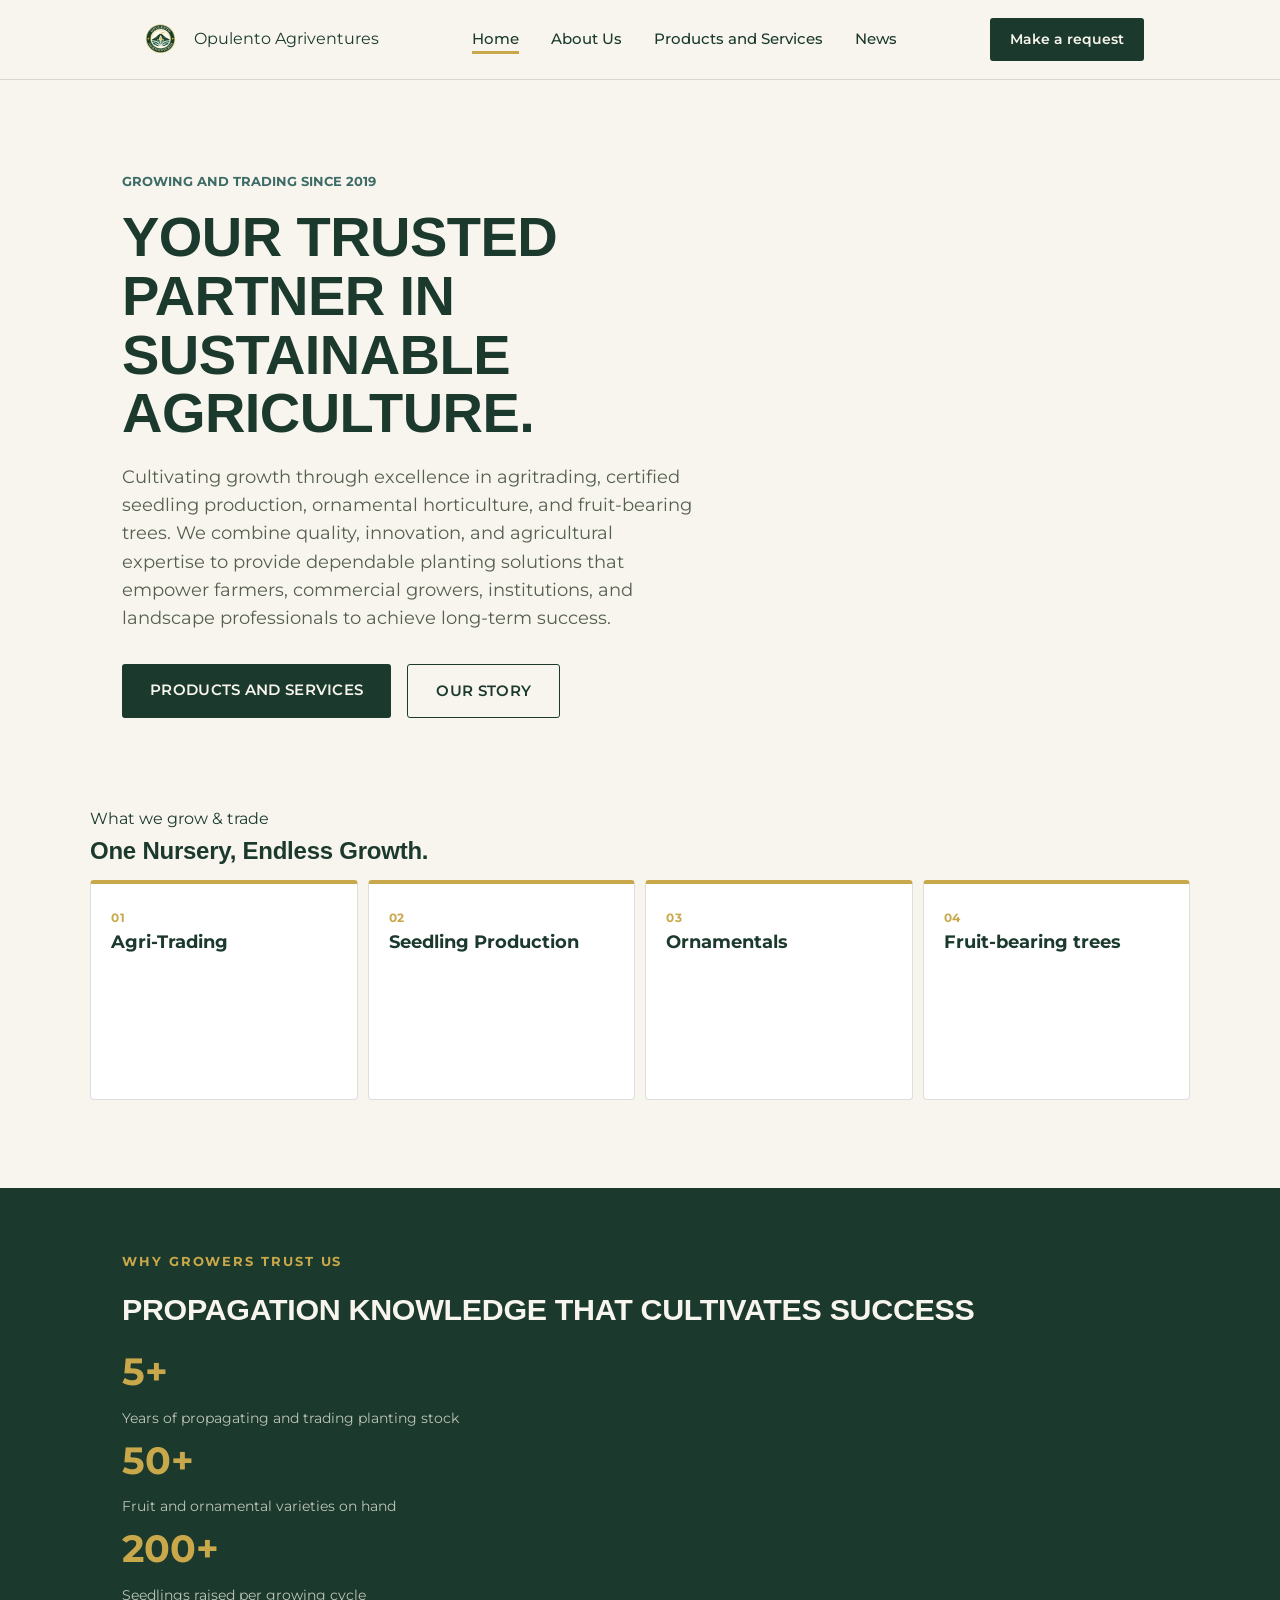
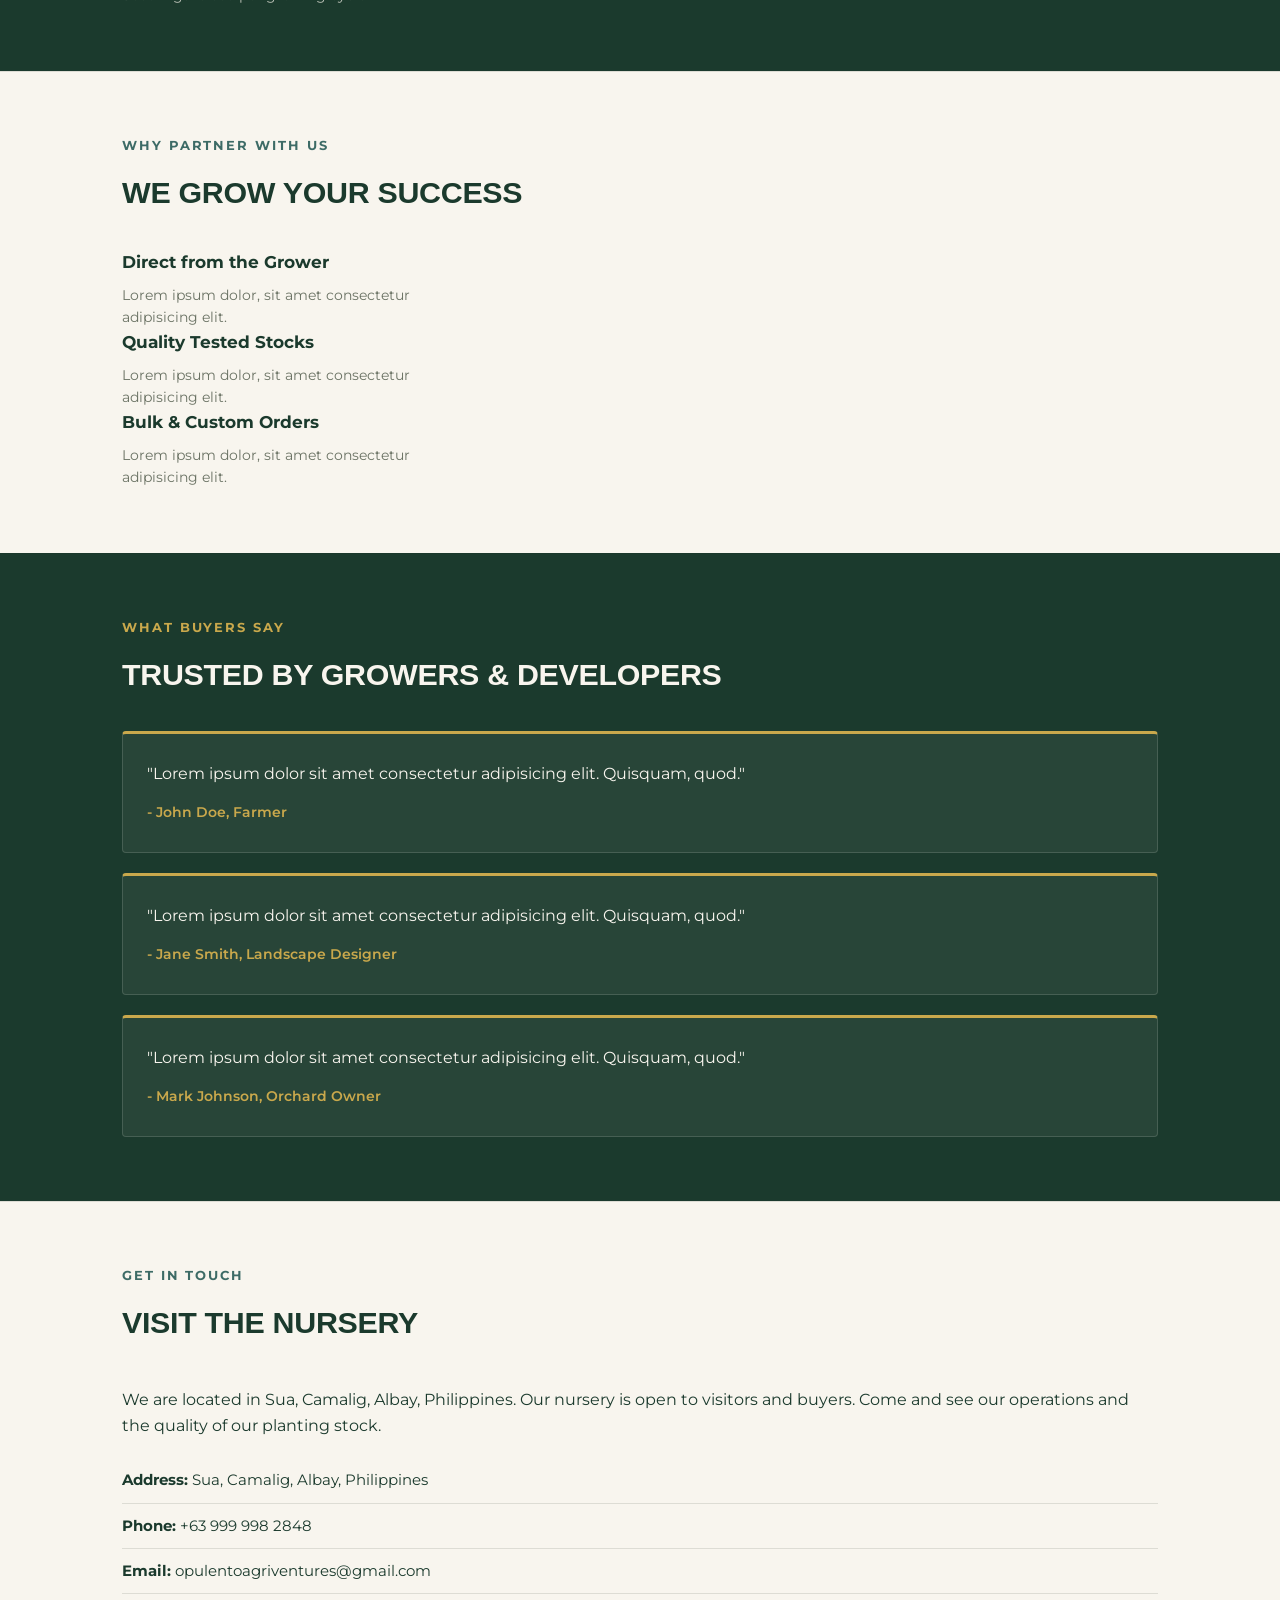
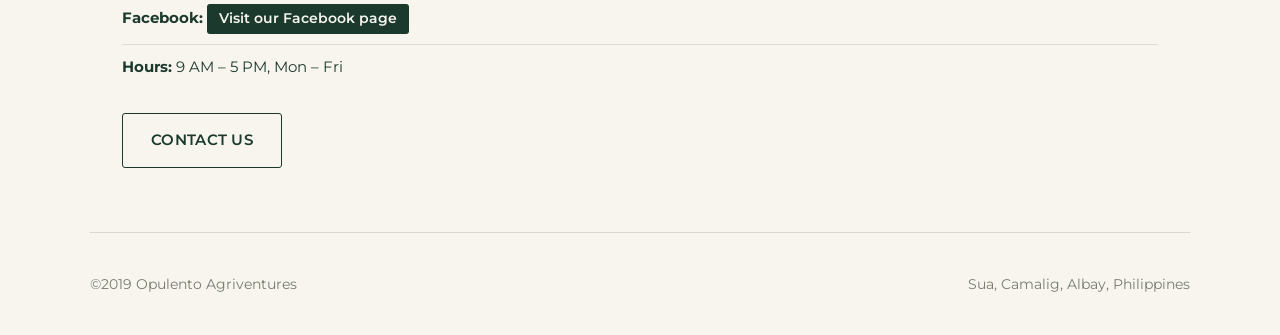
==== index.html @ 76fffb14 "Add files via upload" ====
<!doctype html>
<html lang="en">
  <head>
    <meta charset="UTF-8" />
    <meta name="viewport" content="width=device-width, initial-scale=1.0" />
    <title>Opulento Agriventures</title>
    <link rel="preconnect" href="https://fonts.googleapis.com" />
    <link rel="preconnect" href="https://fonts.gstatic.com" crossorigin />
    <link
      href="https://fonts.googleapis.com/css2?family=Montserrat:wght@400;500;600;700&display=swap"
      rel="stylesheet"
    />
    <link rel="stylesheet" href="stylesheet.css">
  </head>
  <body>
    <header class="site-header">
      <nav class="wrap nav">
        <a href="Index.html" class="logo"><img src="Assets/logo.jpg" alt="" height="32"> Opulento Agriventures</a>


        <ul class="nav-links">
          <li><a href="index.html" class="active">Home</a></li>
          <li><a href="about.html">About Us</a></li>
          <li><a href="prodandservice.html">Products and Services</a></li>
          <li><a href="news.html">News</a></li>
        </ul>
        <a href="prodandservice.html" class="nav-cta"> Make a request</a>
      </nav>
    </header>
    <main>
      <section class="hero">
        <div class="wrap">
        <span class="eyebrow"> Growing and trading since 2019</span>
        <h1>Your trusted partner in sustainable agriculture.</h1>
        <p>
          Cultivating growth through excellence in agritrading, certified seedling production, ornamental horticulture, and fruit-bearing trees. We combine quality, innovation, and agricultural expertise to provide dependable planting solutions that empower farmers, commercial growers, institutions, and landscape professionals to achieve long-term success.
        </p>
        <div class="hero-actions">
          <a href="prodandservice.html" class="btn">Products and Services</a>
          <a href="about.html" class="btn btn-outline">Our story</a>
          </div>
        </div>

      </section>
      <section class="category-section wrap">
        <span class="kicker">What we grow &amp; trade</span>
        <h2>One Nursery, Endless Growth.</h2>

  <div class="category-strip">
  <div class="category-card">
    <img src="Assets/icon-logo.jpg" alt="" class="category-card-img">
    <div class="num">01</div>
    <div class="name" style="letter-spacing: 0;">Agri-Trading</div>
    <div class="card-hover-content">
      <img src="Assets/logo.jpg" alt="Agri-trading operations" class="card-hover-img">
      <div class="desc">Sourcing and moving planting material between growers, nurseries, and large-scale buyers.</div>
    </div>
  </div>

  <div class="category-card">
    <img src="Assets/icon-logo.jpg" alt="" class="category-card-img">
    <div class="num">02</div>
    <div class="name" style="letter-spacing: 0;">Seedling Production</div>
    <div class="card-hover-content">
      <img src="Assets/logo.jpg" alt="Seedling production house" class="card-hover-img">
      <div class="desc">Vegetable and tree seedlings raised in our own germination houses, sold by the tray or in bulk.</div>
    </div>
  </div>

  <div class="category-card">
    <img src="Assets/icon-logo.jpg" alt="" class="category-card-img">
    <div class="num">03</div>
    <div class="name" style="letter-spacing: 0;">Ornamentals</div>
    <div class="card-hover-content">
      <img src="Assets/logo.jpg" alt="Ornamental plants" class="card-hover-img">
      <div class="desc">Flowering shrubs, foliage plants, and landscaping stock for homes, parks, and developments.</div>
    </div>
  </div>

  <div class="category-card">
    <img src="Assets/icon-logo.jpg" alt="" class="category-card-img">
    <div class="num">04</div>
    <div class="name" style="letter-spacing: 0;">Fruit-bearing trees</div>
    <div class="card-hover-content">
      <img src="Assets/logo.jpg" alt="Grafted fruit trees" class="card-hover-img">
      <div class="desc">Grafted Cacao and other fruiting varieties ready for orchard planting.</div>
    </div>
  </div>
</div>
      </section>

      <section class="section dark">
        <div class="wrap">
            <span class="kicker">Why Growers Trust Us  </span>
            <h2 style"color: var(--color5)>Propagation Knowledge That Cultivates Success</h2>
            <div class="stat-row">
                <div class="stat">
                    <div class="figure">5+</div>
                        <div class="label">Years of propagating and trading planting stock</div>
                        <div class="stat">
                            <div class="figure">50+</div>
                            <div class="label">Fruit and ornamental varieties on hand</div>
                            <div class="stat">
                                <div class="figure">200+</div>
                                <div class="label">Seedlings raised per growing cycle</div>
                            </div>
                        </div>
                </div>
            </div>
        </div>
      </section>

      <section class="section">
        <div class="wrap">
          <span class="kicker">Why Partner With Us</span>
          <h2>We Grow Your Success</h2>
          <div class="values-grid">
            
            <div class="value-grid">
              <div class ="value-card">
                <div class="name">Direct from the Grower</div>
                <div class="desc">Lorem ipsum dolor, sit amet consectetur adipisicing elit.</div>

                <div class="value-card">
                  <div class=" name"> Quality Tested Stocks</div>
                  <div class="desc">Lorem ipsum dolor, sit amet consectetur adipisicing elit.</div>

                  <div class="value-card">
                    <div class="name">Bulk &amp; Custom Orders </div>
                    <div class="desc">Lorem ipsum dolor, sit amet consectetur adipisicing elit.</div>
                </div>
              </div>


            </div>
          </div>
        </div>

      </section>

      <section class="section dark">
        <div class="wrap">
          <span class="kicker">What Buyers Say</span>
          <h2>Trusted By Growers &amp; Developers</h2>

          <div class="testimonial-grid">
            <div class="testimonial-card">
              <div class="quote">"Lorem ipsum dolor sit amet consectetur adipisicing elit. Quisquam, quod."</div>
              <div class="author">- John Doe, Farmer</div>
              </div>

              <div class="testimonial-card">
                <div class="quote">"Lorem ipsum dolor sit amet consectetur adipisicing elit. Quisquam, quod."</div>
                <div class="author">- Jane Smith, Landscape Designer</div>
                </div>

                <div class="testimonial-card">
                  <div class="quote">"Lorem ipsum dolor sit amet consectetur adipisicing elit. Quisquam, quod."</div>
                  <div class="author">- Mark Johnson, Orchard Owner</div> 
                </div>

          </div>
        </div>
      </section>
                <section class="section" id="contact">
            <div class="wrap">
              <span class="kicker">Get In Touch</span>
              <h2>Visit the Nursery</h2>
              <div class="contact-inner" style="display:flex; align-items:center; justify-content:space-between; gap:24px; flex-wrap:wrap; margin-top:24px;">
                <div>
                  <p>We are located in Sua, Camalig, Albay, Philippines. Our nursery is open to visitors and buyers. Come and see our operations and the quality of our planting stock.</p>
                  <ul class="contact-list">
                    <li><strong>Address:</strong> Sua, Camalig, Albay, Philippines</li>
                    <li><strong>Phone:</strong> +63 999 998 2848</li>
                    <li><strong>Email:</strong> opulentoagriventures@gmail.com</li>
                    <li><strong>Facebook:</strong> <a href="https://www.facebook.com/profile.php?id=100064306950446" target="_blank" class="social-link">Visit our Facebook page</a></li>
                    <li><strong>Hours:</strong> 9 AM – 5 PM, Mon – Fri</li>
                  </ul>
                </div>
                <a href="about.html" class="btn btn-outline">Contact Us</a>
              </div>
            </div>
          </section>
    </main>
    <footer class="site-footer wrap">

      <span>©2019 Opulento Agriventures  </span>
      <span> Sua, Camalig, Albay, Philippines</span>
    </footer>
  </body>
</html>
---- stylesheet.css ----
:root{
    --color1: #1B3A2D;
    --color2: #F8F5EE;
    --color3: #C9A84C;  
    --color4: #3D6B66;
    --color5: #FFFFFF;
}

* {box-sizing: border-box;}

html{scroll-behavior: smooth;}

body {
    margin: 0;
    background: var(--color2);
    color: var(--color1);
    font-family: 'Montserrat', sans-serif;
    font-size: 16px;
    line-height: 1.6;
}

h1, h2, h3 {
    font-family:'Archivo', 'Inter', sans-serif;
    font-weight: 700;
    letter-spacing: -0.01em;
    margin: 0;
}

a {color: inherit; text-decoration: none;}

a .btn, a.nav-cta {
    display: inline-block;
    background: var(--color1);
}

img {max-width: 100%; display: block;}

.wrap {
    max-width: 1100px;
    margin: 0% auto;
    padding:0 32px;
}
/*nav*/
.site-header{
    position: sticky;
    top: 0;
    z-index: 10;
    background: var(--color2);
    border-bottom: 1px solid rgba(31, 45, 26, 0.15);
}

.nav {
    display: flex;
    align-items: center;
    justify-content: space-around;
    padding: 18px 0;
}

.logo {
    display: flex;
    align-items: center;
    gap: 10px;
}

.logoimg {
    height: 70px;
    width: auto;
}

.logospan{ color: var(--color3);}

.nav-links{
    display: flex;
    gap: 32px;
    list-style: none;
    margin: 0;
    padding: 0;
    font-size: 0.95em;
    font-weight: 500;
}

.nav-links a {
    position: relative;
    padding-bottom: 4px;
    transition: color 0.14s ease;
}
.nav-links a::after {
    content: "";
    position: absolute;
    left: 0; right: 0; bottom: -2px;
    height: 3px;
    background-color: var(--color3);
    transform: scaleX(0);
    transform-origin: left;
    transition: transform 0.25s ease;
}
.nav-links a:hover::after {color: var(--color3);}

.nav-links a:hover::after,
.nav-links a.active::after {transform: scaleX(1);}   

.nav-links a:focus-visible, a:focus-visible, button:focus-visible {
    outline: 2px solid var(--color3);
    outline-offset: 3px;
    border-radius: 2px;
} 

.nav-links a.active::after{
    content: "";
    position: absolute;
    left: 0; right: 0; bottom: -2px;
    height: 3px;
    background-color: var(--color3);
}

.nav-cta {
    padding: 10px 20px;
    background: var(--color1);
    color: var(--color2);
    border-radius: 3px;
    font-size: 0.88rem;
    font-weight: 600;
}

.nav-cta:hover {background: var(--color3);}

/*Hero*/

.hero {
    padding: 88px 0 64px;
}

.hero h1{
    font-size: clamp(2.4rem, 5vw, 3.5rem);
    line-height: 1.05;
    max-width: 16ch;
    text-transform: uppercase;
}

.hero p {
    max-width:48ch;
    margin-top: 20px;
    font-size:1.1rem;
    color: rgba(31, 45, 26, 0.75);
}

.eyebrow{
    display: inline-block;
    font-size: 0.8rem;
    letter-spacing: 0.14;
    text-transform: uppercase;
    color: var(--color4);
    margin-bottom: 16px;
    font-weight: 700;
}

.hero-actions {
    display: flex;
    gap: 16px;
    flex-wrap: wrap;
    margin-top:  32px; ;
}

.btn {
    display: inline-block;
    padding: 14px 28px;
    background: var(--color1);
    color: var(--color2);
    border-radius: 3px;
    font-size: 0.95rem;
    font-weight: 600;
    text-transform: uppercase;
    letter-spacing: 0.02em;
    transition: transform 0.15s ease, background 0.15s ease;
}

.btn:hover {background: var(--color3);transform: translateY(-1px);}

.btn-outline{
    background: transparent;
    border: 1.5px solid var(--color1);
    color: var(--color1);
}

.btn-outline:hover {background: var(--color1); color: var(--color2);}

/*Category Strip*/

.category-section{
    padding: 24px 0 88px;
}

.category-strip {
    display: grid;
    grid-template-columns: repeat(4, 1fr);
    gap: 10px;
    margin-top: 10px;
    align-items: start;
    
}
.category-card{
    background: var(--color5);
    border: 1px solid rgba(31, 45, 26, 0.15);
    border-radius: 4px;
    padding: 24px 20px;
    border-top: 4px solid var(--color3);
    cursor: pointer;
    transition: transform 0.25s ease, box-shadow 0.25s ease;
    position: relative;
    z-index: 1;
    margin: 0;
    box-sizing: border-box;
    min-height: 220px;
    display: flex;
    flex-direction: column;
    justify-content: flex-start;
}

.category-card:hover{
    transform: scale(1.12);
    box-shadow: 0 12px 28px rgba(0, 0, 0, 0.15);
    z-index: 5;
}

.card-hover-content{
    max-height: 0;
    overflow: hidden;
    opacity: 0;
    transition: max-height 0.3s ease, opacity 0.25s ease 0.25s;
}

.category-card:hover .card-hover-content{
    max-height: 300px;
    opacity: 1;
    margin-top: 12px;
}
.card-hover-img {
    width: 100%;
    height: 100px;
    object-fit: cover;
    border-radius: 4px;
    margin-bottom: 10px;
}
.category-card .num{
    font-family: 'Montserrat', sans-serif;
    font-size: 0.75rem;
    font-weight: 700;
    color: var(--color3);
    letter-spacing: 0.05em;
}

.category-card .name{
    font-family: 'Montserrat', sans-serif;
    font-size: 1.1rem;
    font-weight: 700;
    color: var(--color1);
    letter-spacing: 0.01em;
}

.category-card .desc{
    font-size: 0.88rem;
    color: rgba(31, 45, 26, 0.65);
    margin-top: 8px;
    
}
/*generic section*/
.section {
    padding: 64px 0;
}

.section + .section {
    border-top: 1px solid rgba(31, 45, 26, 0.12);
}

.section.dark{
    background: var(--color1);
    color: var(--color2);
}

.section.dark .kicker {color:var(--color3) }

.section h2{
    font-size: 1.9rem;
    margin-bottom: 8px;
    text-transform: uppercase;
}

.section .kicker{
    font-size: 0.8rem;
    letter-spacing: 0.12rem;
    font-weight: 700;
    text-transform: uppercase;
    color: var(--color4);
    margin-bottom: 12px;
    display: block;
}

/*STATS ROW*/
.stats-row {
    display: grid;
    grid-template-columns: repeat(3, 1fr);
    gap: 24px;
    margin-top: 32px;
}

.stat .figure {
    font-family: 'Montserrat', sans-serif;
    font-size: 2.4rem;
    font-weight: 700;
    color: var(--color3);
}

.stat .label {
    font-family: 'Montserrat', sans-serif;
    font-size: 0.9rem;
    color: rgba(244, 241, 232, 0.75);
    margin-top: 4px;

}
/*product*/

.product-grid{
    display: grid;
    grid-template-columns: 1fr;
    gap: 0;
    margin-top: 32px;
    border-top: 1px solid rgba(31, 45, 26, 0.15);
}

.product-row{
    display: grid;
    grid-template-columns: 2fr 1fr 1fr auto;
    gap: 16px;
    align-items: baseline;
    padding: 22px 0;
    border-bottom: 1px solid rgba(31, 45, 26, 0.15);

}
.product-row .name{
    font-family: 'Montserrat', sans-serif;
    font-size: 1.15rem;
    font-weight: 700;
}

.product-row .desc {
    grid-column: 1;
    font-size: 0.9rem;
    color: rgba(31, 45, 26, 0.65);
    margin-top: 4px; 
}

.product-row .avail{
    font-weight: 600;
    text-align: right;
    white-space: nowrap;
    font-size: 0.9rem;
}

.product-row .avail.in-stock{ color: var(--color2);}
.product-row .avail.lead-time {color: var(--color3)}

/*About page*/
.about-grid {
    display: grid;
    grid-template-columns: 1fr 1fr;
    gap: 48px;
    align-items: start;
    margin-top: 40px;
}

.timeline {
    list-style: none;
    margin: 0;
    padding: 0;
}

.timeline li{
    display:grid;
    grid-template-columns: 64px 1fr;
    gap: 16px;
    padding : 16px 0;
    border-top: 1px solid rgba(31, 45, 26, 0.15);


}
.timeline li:first-child {border-top: none;}

.timeline .year {
    font-weight: 700;
    color: var(--color3);
    font-family: 'Montserrat', sans-serif;
}

.values-grid {
    display: grid;
    grid-template-columns: repeat(3, 1fr);
    gap: 20px;
    margin-top: 32px;
}

.value-card .name {
    font-family: 'Montserrat', sans-serif;
    font-weight: 700;
    font-size:1.05rem ;
}

.value-card .desc {
    font-size: 0.88rem;
    color: rgba(31, 45, 26, 0.65);
    margin-top: 8px;
}

/*FOOTER*/

.site-footer {
    border-top: 1px solid rgba(31, 45, 26, 0.15);
    padding: 40px 0;
    font-size: 0.88rem;
    color: rgba(31, 45, 26, 0.6);
    display: flex;
    justify-content: space-between;
    flex-wrap: wrap;
    gap: 12px;
}
/* Testimonials */
.testimonial-grid {
    display: grid;
    grid-template-columns:1fr;
    gap: 20px;
    margin-top: 32px;
}
 
.testimonial-card {
    background: rgba(248, 245, 238, 0.06);
    border: 1px solid rgba(248, 245, 238, 0.15);
    border-radius: 4px;
    padding: 28px 24px;
    border-top: 3px solid var(--color3);
}
 
.testimonial-card .quote {
    font-size: 0.98rem;
    line-height: 1.55;
    color: var(--color2);
}
 
.testimonial-card .author {
    margin-top: 16px;
    font-size: 0.85rem;
    font-weight: 600;
    color: var(--color3);
}
 
/* CTA Banner */
.cta-banner {
    background: var(--color4);
    color: var(--color5);
    padding: 56px 0;
}
 
.cta-banner-inner {
    display: flex;
    align-items: center;
    justify-content: space-between;
    flex-wrap: wrap;
    gap: 24px;
}
 
.cta-banner h2 { color: var(--color5); }
 
.cta-banner p {
    margin-top: 8px;
    max-width: 46ch;
    color: rgba(255, 255, 255, 0.85);
}
 
.btn-outline-light {
    background: transparent;
    border: 1.5px solid var(--color5);
    color: var(--color5);
}
 
.btn-outline-light:hover {
    background: var(--color5);
    color: var(--color1);
}
 
/* Contact / Visit Us */
.contact-list {
    list-style: none;
    margin: 20px 0 0;
    padding: 0;
}
 
.contact-list li {
    padding: 10px 0;
    border-top: 1px solid rgba(31, 45, 26, 0.12);
    font-size: 0.95rem;
}
 
.contact-list li:first-child { border-top: none; }
 
.contact-list .social-link {
    display: inline-block;
    color: var(--color2);
    background-color: var(--color1);
    padding: 4px 12px;
    border-radius: 3px;
    font-weight: 600;
    font-size: 0.85rem;
    text-decoration: none;
    transition: background-color 0.2s ease, color 0.15s ease;
}
.contact-list .social-link:hover {
    background-color: var(--color1);
    color: var(--color2);
    transform: translateY(-1px);
}
/* ===== Responsive ===== */
@media (max-width: 760px) {
  .nav-links { gap: 18px; font-size: 0.85rem; }
  .nav-cta { display: none; }
  .hero { padding: 56px 0 48px; }
  .about-grid { grid-template-columns: 1fr; }
  .category-strip { grid-template-columns: 1fr 1fr; }
  .values-grid { grid-template-columns: 1fr; }
  .stats-row { grid-template-columns: 1fr; gap: 32px; }
  .product-row { grid-template-columns: 1fr; gap: 4px; }
  .product-row .avail { text-align: left; }
}
 
@media (prefers-reduced-motion: reduce) {
  * { transition: none !important; scroll-behavior: auto !important; }
}
@media (max-width: 760px) {
  .cta-banner-inner { flex-direction: column; align-items: flex-start; }
}
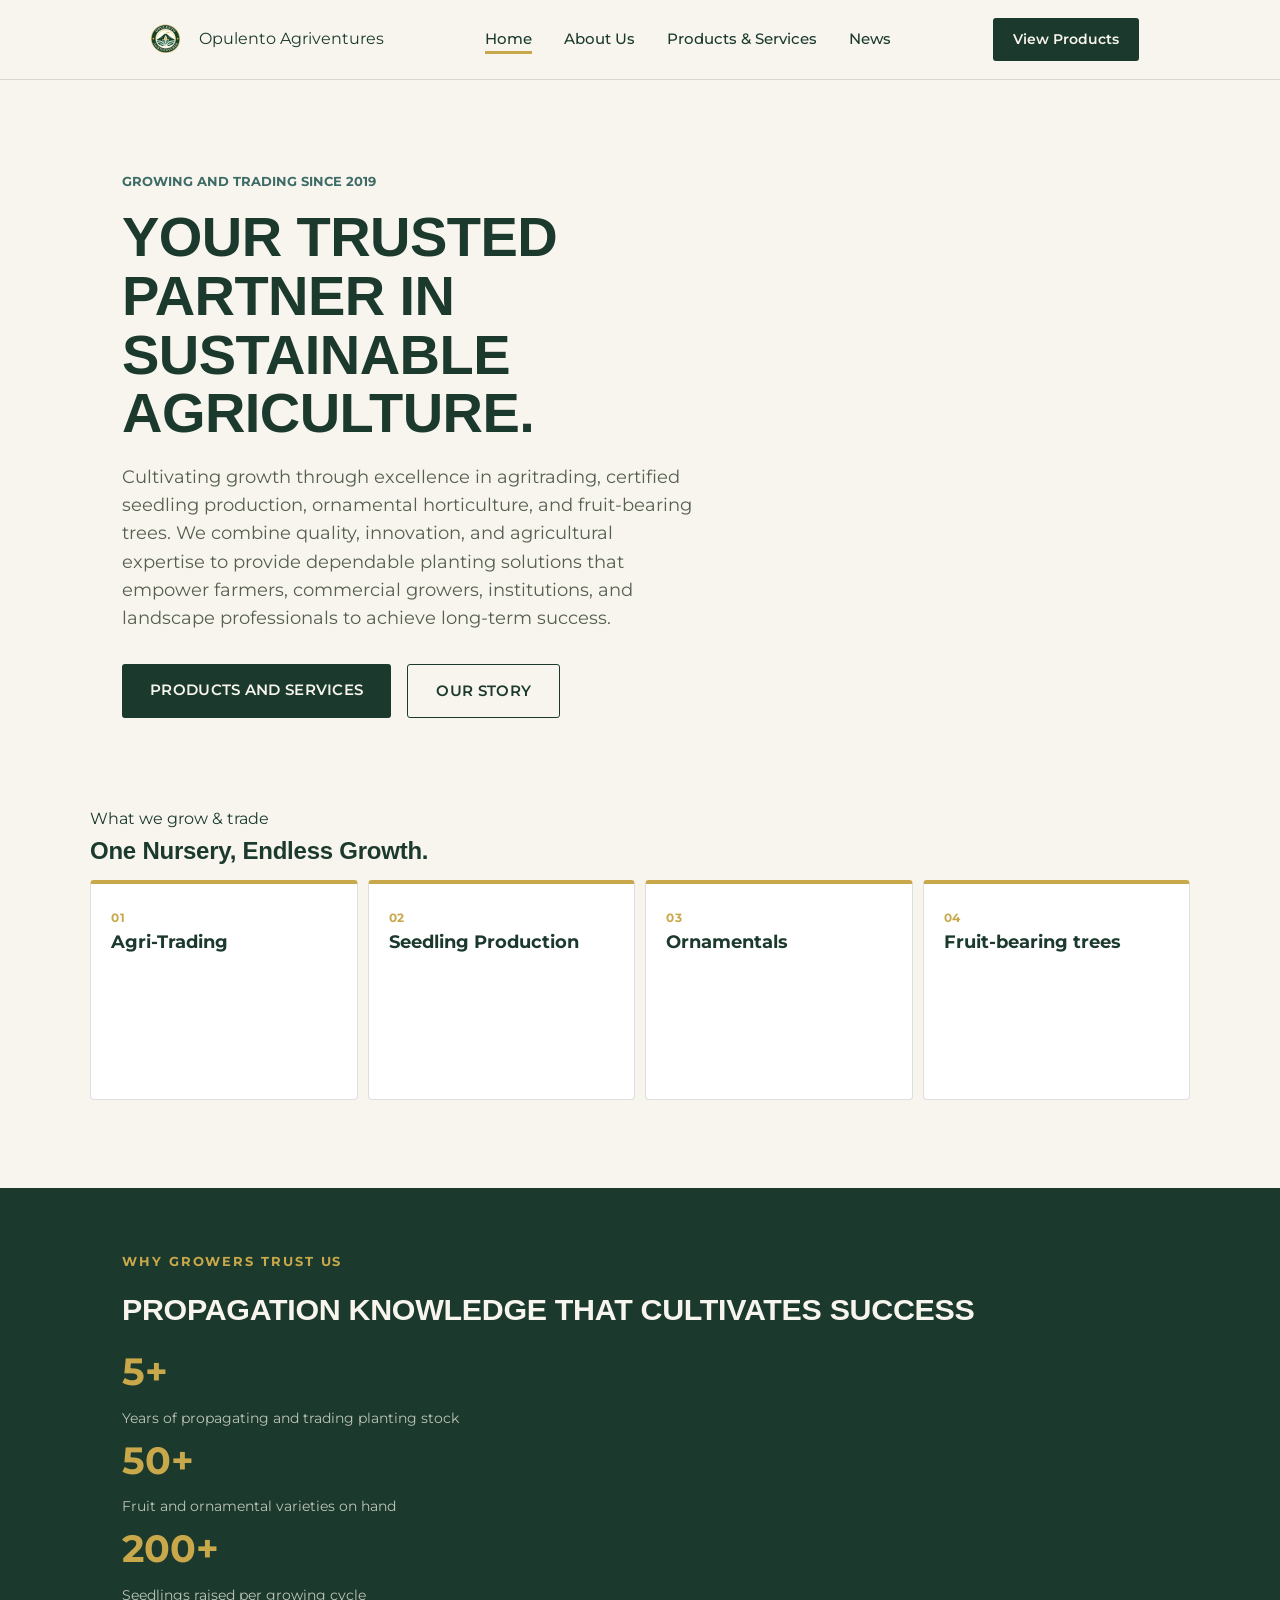
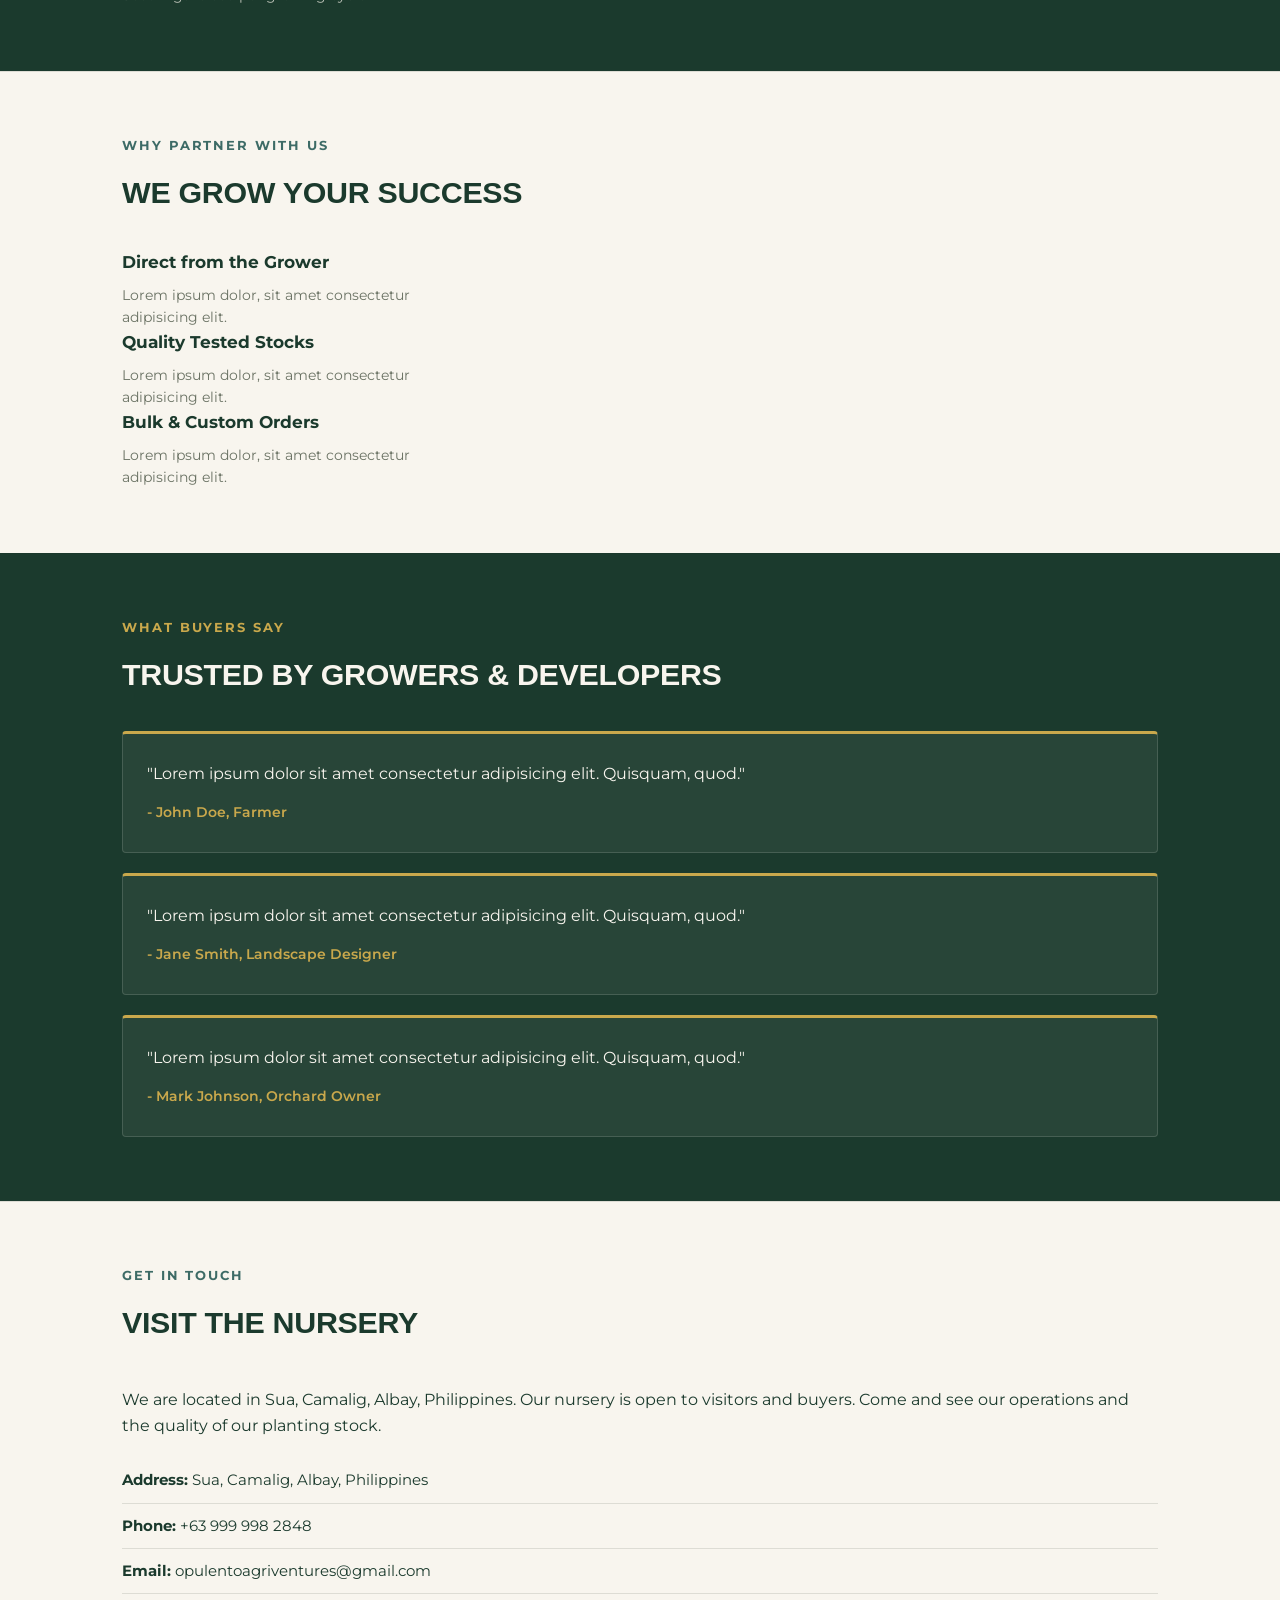
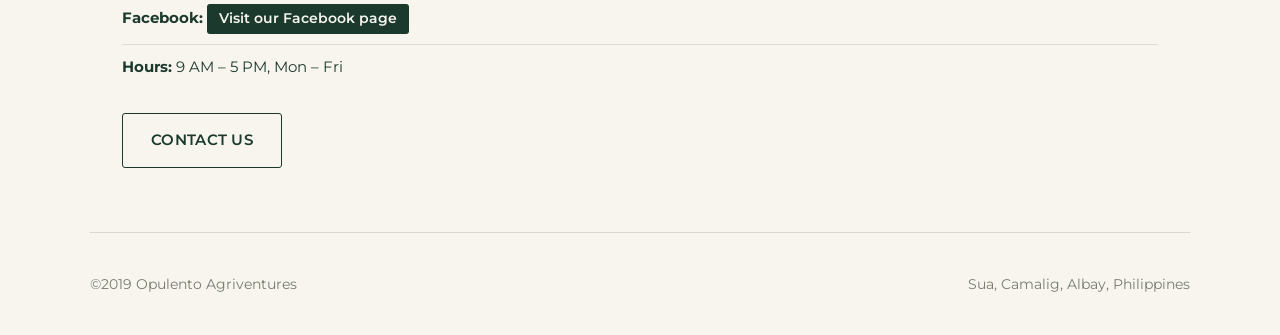
==== commit d0204d9c: "Fix HTML formatting and structure" ====
--- a/index.html
+++ b/index.html
@@ -17,14 +17,13 @@
       <nav class="wrap nav">
         <a href="Index.html" class="logo"><img src="Assets/logo.jpg" alt="" height="32"> Opulento Agriventures</a>
 
-
         <ul class="nav-links">
           <li><a href="index.html" class="active">Home</a></li>
           <li><a href="about.html">About Us</a></li>
-          <li><a href="prodandservice.html">Products and Services</a></li>
+          <li><a href="prodandservice.html">Products &amp; Services</a></li>
           <li><a href="news.html">News</a></li>
         </ul>
-        <a href="prodandservice.html" class="nav-cta"> Make a request</a>
+        <a href="prodandservice.html" class="nav-cta"> View Products</a>
       </nav>
     </header>
     <main>
@@ -46,7 +45,7 @@
         <span class="kicker">What we grow &amp; trade</span>
         <h2>One Nursery, Endless Growth.</h2>
 
-  <div class="category-strip">
+  <div class="category-strip">  
   <div class="category-card">
     <img src="Assets/icon-logo.jpg" alt="" class="category-card-img">
     <div class="num">01</div>
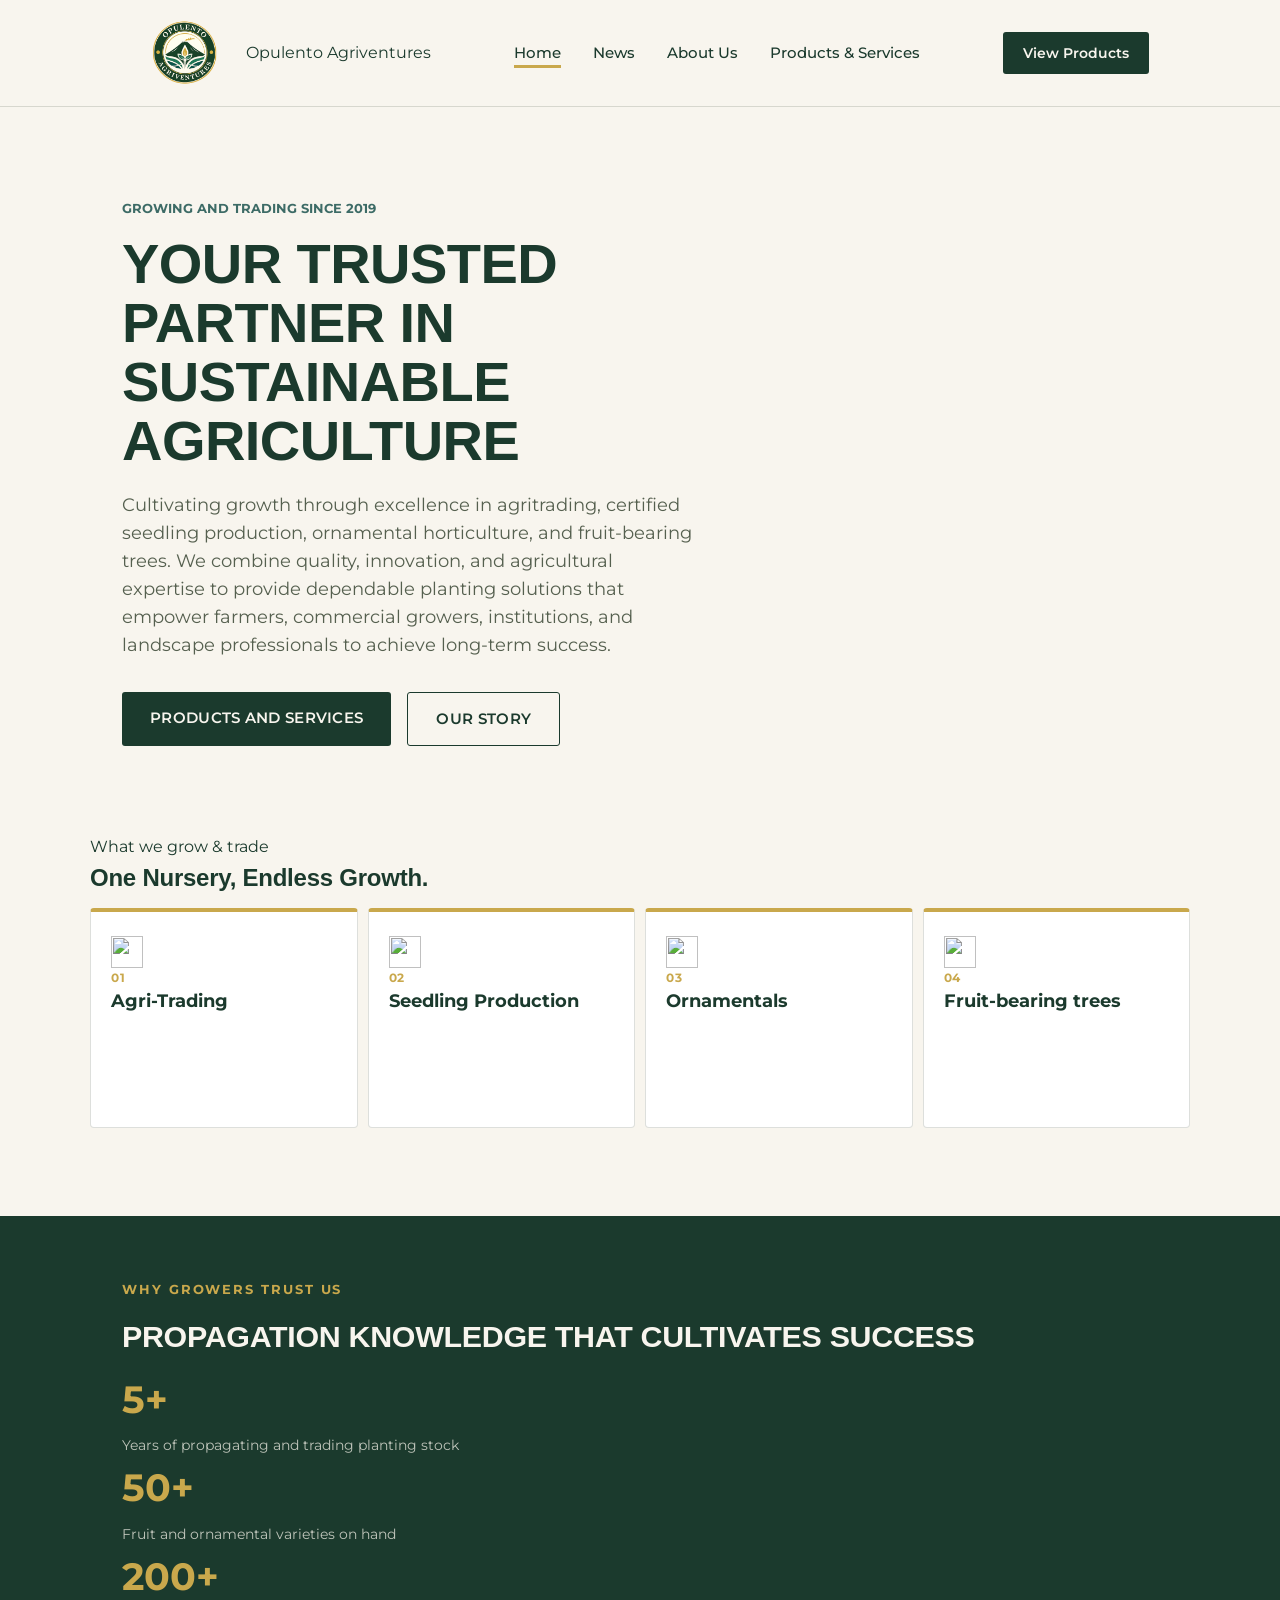
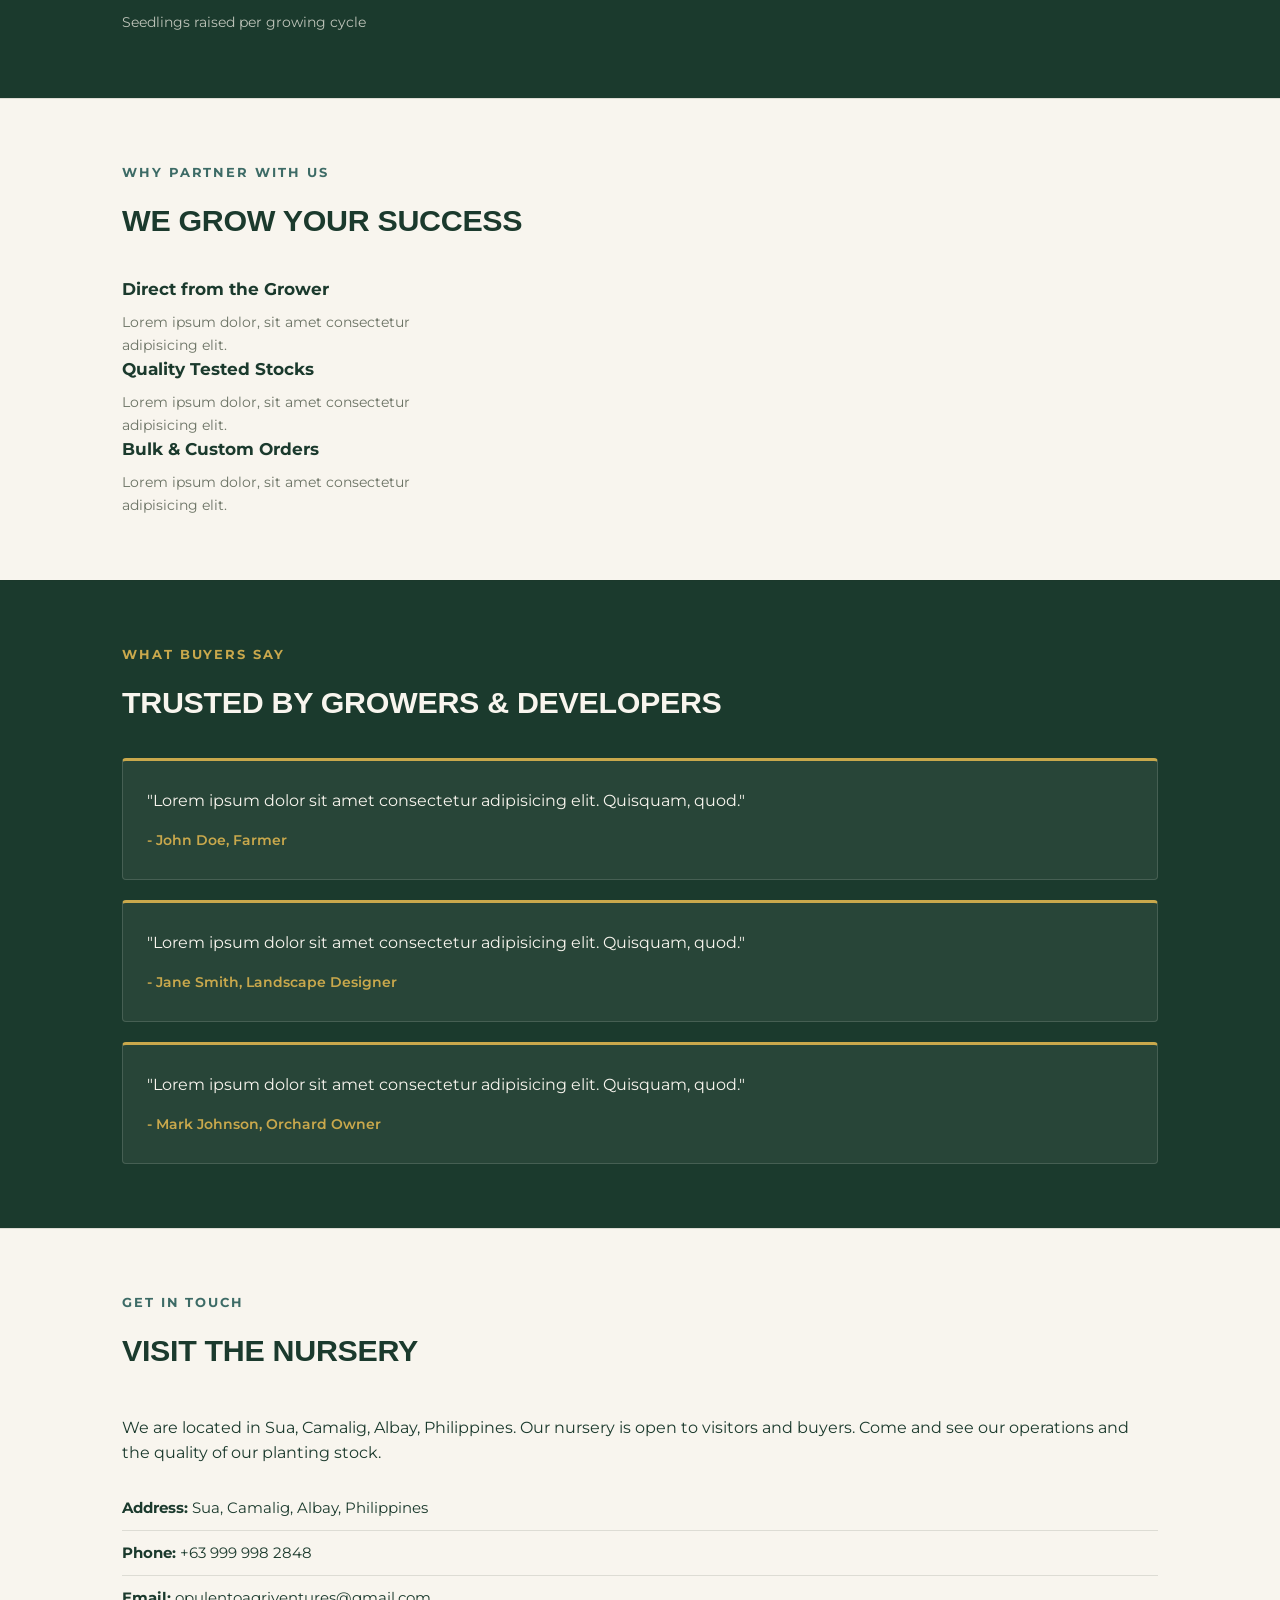
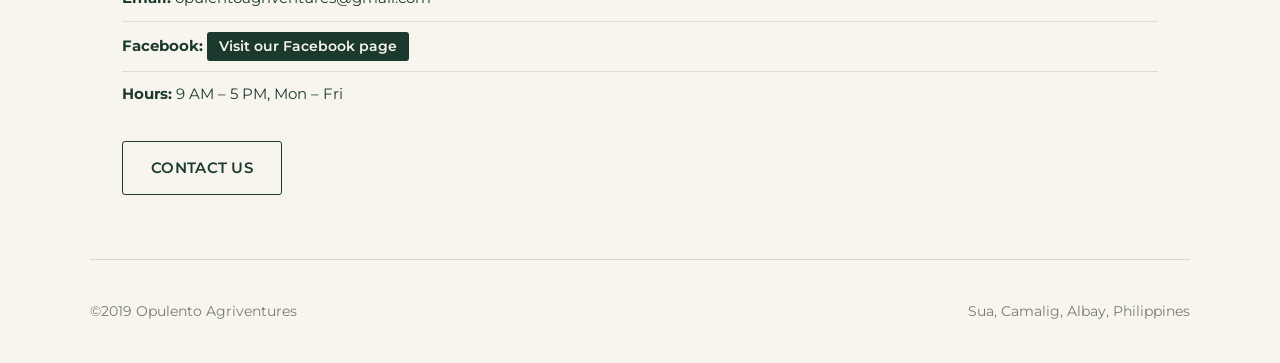
==== commit e5a5b8e4: "Fix HTML structure and update asset references" ====
--- a/index.html
+++ b/index.html
@@ -15,13 +15,14 @@
   <body>
     <header class="site-header">
       <nav class="wrap nav">
-        <a href="Index.html" class="logo"><img src="Assets/logo.jpg" alt="" height="32"> Opulento Agriventures</a>
+        <a href="index.html" class="logo"><img src="Assets/logo.jpg" alt="" class="logoimg"> Opulento Agriventures</a>
 
         <ul class="nav-links">
           <li><a href="index.html" class="active">Home</a></li>
+          <li><a href="news.html">News</a></li>
           <li><a href="about.html">About Us</a></li>
           <li><a href="prodandservice.html">Products &amp; Services</a></li>
-          <li><a href="news.html">News</a></li>
+          
         </ul>
         <a href="prodandservice.html" class="nav-cta"> View Products</a>
       </nav>
@@ -30,7 +31,7 @@
       <section class="hero">
         <div class="wrap">
         <span class="eyebrow"> Growing and trading since 2019</span>
-        <h1>Your trusted partner in sustainable agriculture.</h1>
+        <h1>Your trusted partner in sustainable agriculture</h1>
         <p>
           Cultivating growth through excellence in agritrading, certified seedling production, ornamental horticulture, and fruit-bearing trees. We combine quality, innovation, and agricultural expertise to provide dependable planting solutions that empower farmers, commercial growers, institutions, and landscape professionals to achieve long-term success.
         </p>
@@ -47,7 +48,7 @@
 
   <div class="category-strip">  
   <div class="category-card">
-    <img src="Assets/icon-logo.jpg" alt="" class="category-card-img">
+    <img src="Assets/icons/trade.jpg" alt="" height="32px" width="32px" class="category-card-img">
     <div class="num">01</div>
     <div class="name" style="letter-spacing: 0;">Agri-Trading</div>
     <div class="card-hover-content">
@@ -57,7 +58,7 @@
   </div>
 
   <div class="category-card">
-    <img src="Assets/icon-logo.jpg" alt="" class="category-card-img">
+    <img src="Assets/icons/seedling.jpg" alt="" height="32px" width="32px" class="category-card-img">
     <div class="num">02</div>
     <div class="name" style="letter-spacing: 0;">Seedling Production</div>
     <div class="card-hover-content">
@@ -67,21 +68,21 @@
   </div>
 
   <div class="category-card">
-    <img src="Assets/icon-logo.jpg" alt="" class="category-card-img">
+    <img src="Assets/icons/ornamental.jpg" alt=""  height="32px" width="32px" class="category-card-img">
     <div class="num">03</div>
     <div class="name" style="letter-spacing: 0;">Ornamentals</div>
     <div class="card-hover-content">
-      <img src="Assets/logo.jpg" alt="Ornamental plants" class="card-hover-img">
+      <img src="Assets/ornamentals.jpg" alt="Ornamental plants" class="card-hover-img">
       <div class="desc">Flowering shrubs, foliage plants, and landscaping stock for homes, parks, and developments.</div>
     </div>
   </div>
 
   <div class="category-card">
-    <img src="Assets/icon-logo.jpg" alt="" class="category-card-img">
+    <img src="Assets/icons/tree.jpg" alt=""  height="32px" width="32px" class="category-card-img">
     <div class="num">04</div>
     <div class="name" style="letter-spacing: 0;">Fruit-bearing trees</div>
     <div class="card-hover-content">
-      <img src="Assets/logo.jpg" alt="Grafted fruit trees" class="card-hover-img">
+      <img src="Assets/cacao.jpg" alt="Grafted fruit trees" class="card-hover-img">
       <div class="desc">Grafted Cacao and other fruiting varieties ready for orchard planting.</div>
     </div>
   </div>
--- a/stylesheet.css
+++ b/stylesheet.css
@@ -516,6 +516,150 @@
     color: var(--color2);
     transform: translateY(-1px);
 }
+.cert-grid{
+    display: grid;
+    grid-template-columns: repeat(3, 1fr);
+    gap: 24px;
+    margin-top: 32px;
+}
+
+.cert-item {
+    background: rgba(248, 245, 238, 0.06);
+    border: 1px solid rgba(248, 245, 238, 0.15);
+    border-radius: 4px;
+    padding: 24px 20px;
+    text-align: center;
+}
+.cert-item .cert-name {
+ font-family: 'Montserrat', sans-serif;
+    font-weight: 700;
+    font-size: 0.95rem;
+    color: var(--color2);
+}
+
+.cert-item .cert-desc {
+    font-size: 0.85rem;
+    color: rgba(244, 241, 232, 0.7);
+    margin-top: 6px;
+}
+.facility-grid {
+    display: grid;
+    grid-template-columns: repeat(3, 1fr);
+    gap: 16px;
+    margin-top: 32px;
+}
+.facility-grid img {
+    width: 100%;
+    height: 220px;
+    object-fit: cover;
+    border-radius: 4px;
+}
+.cta-banner-gold {
+    background: var(--color3);
+    color: var(--color1);
+}
+.cta-banner-gold h2 {
+    color: var(--color1);
+}
+.cta-banner-gold p {
+    color: rgba(27, 58, 45, 0.8);
+}
+.team-grid {
+    display: grid;
+    grid-template-columns: repeat(3, 1fr);
+    gap: 24px;
+    margin-top: 32px;
+}
+.team-card {
+    background: var(--color5);
+    border: 1px solid rgba(31, 45, 26, 0.15);
+    border-radius: 4px;
+    padding: 24px 20px;
+    text-align: center;
+}
+.team-photo {
+    width: 96px;
+    height: 96px;
+    border-radius: 50%;
+    object-fit: cover;
+    margin: 0 auto 12px;
+    background: rgba(31, 45, 26, 0.08);
+}
+.team-card .name {
+    font-family: 'Montserrat', sans-serif;
+    font-weight: 700;
+    font-size: 1rem;
+    color: var(--color4);
+}
+.team-card .role {
+    font-size: 0.8rem;
+    font-weight: 600;
+    color: var(--color4);
+    text-transform: uppercase;
+    margin-top: 4px;
+    letter-spacing: 0.04rem;
+}
+.team-card .bio {
+    font-size: 0.85rem;
+    color: rgba(31, 45, 26, 0.65);
+    margin-top: 10px;
+}
+.footer-light{
+    background: var(--color1);
+    color: var(--color2);
+}
+
+.side-nav{
+    width:200px;
+    flex-shrink: 0;
+    background: var(--color3);
+    color: var(--color1);
+    border-right: 1px solid rgba(31, 45, 26, 0.15);
+    
+}
+.side-nav-inner{
+    position: sticky;
+    top: 100%;
+    padding: 20px 20px;
+}
+.side-nav-title{
+ font-size: 0.72rem;
+ letter-spacing: 0.1rem;
+ text-transform: uppercase;
+ color: var(--color1);
+ font-weight: 700;
+ margin: 24px 0 10px;
+ align-items: center;
+}
+.side-nav-title:first-child { margin-top: 0; }
+
+.side-nav a{
+    display: block;
+    padding: 8px 10px;
+    border-radius: 3px;
+    font-size: 0.9rem;
+    font-weight: 500;
+    color: rgba(27, 58, 45, 0.75);
+}
+.side-nav a:hover{
+    background: rgba(27, 58, 45, 0.75) ;
+    color: var(--color2);
+}
+.side-nav a.active{
+    background: var(--color1);
+    color: var(--color2);
+    font-weight: 700;
+}
+.page-body{
+    display: flex;
+    align-items: stretch;
+    width: 100%;
+}
+.main-content {
+    flex: 1;
+    min-width: 0;
+}
+
 /* ===== Responsive ===== */
 @media (max-width: 760px) {
   .nav-links { gap: 18px; font-size: 0.85rem; }
@@ -528,10 +672,17 @@
   .product-row { grid-template-columns: 1fr; gap: 4px; }
   .product-row .avail { text-align: left; }
 }
- 
+
 @media (prefers-reduced-motion: reduce) {
   * { transition: none !important; scroll-behavior: auto !important; }
 }
 @media (max-width: 760px) {
   .cta-banner-inner { flex-direction: column; align-items: flex-start; }
-}+}
+@media (max-width: 760px) {
+  .cert-grid { grid-template-columns: 1fr; }
+  .facility-grid { grid-template-columns: 1fr 1fr;}
+}
+@media (max-width: 700px) {
+    .team-grid {grid-template-columns:1fr;}
+}
